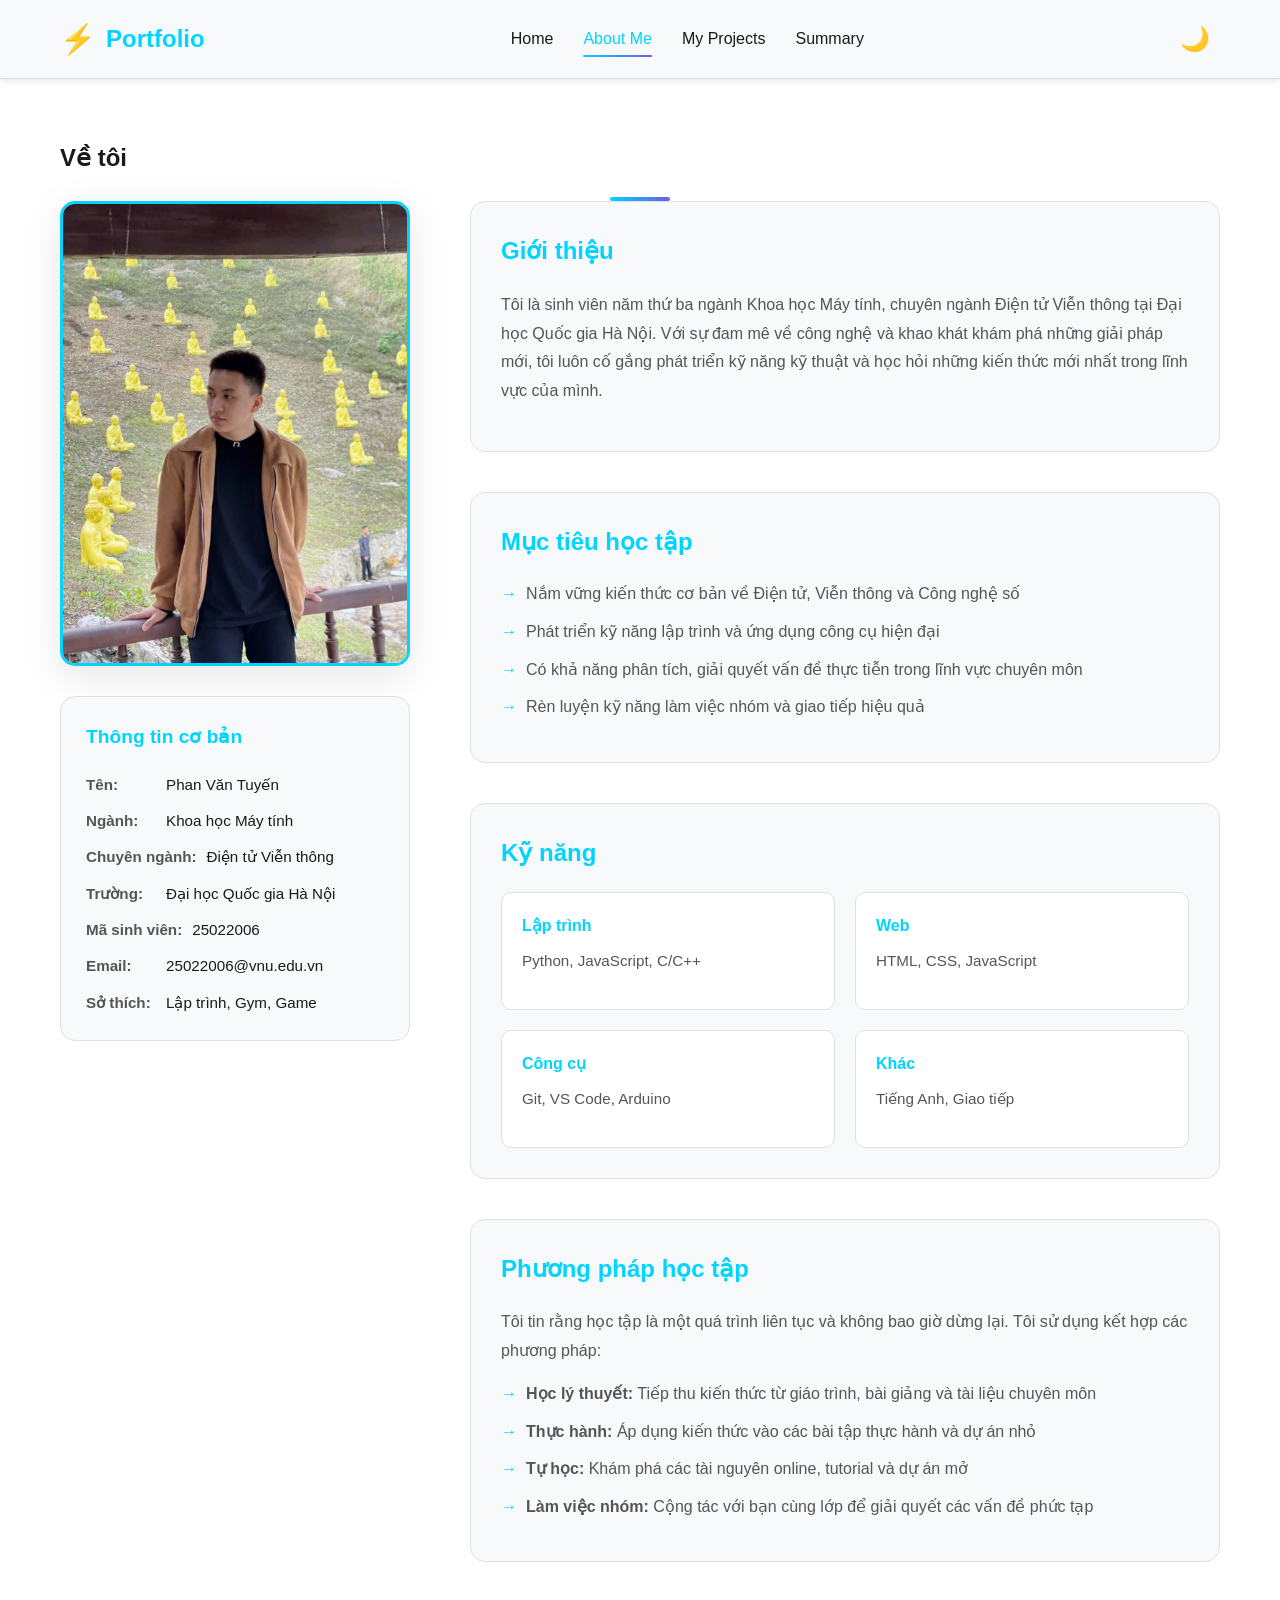
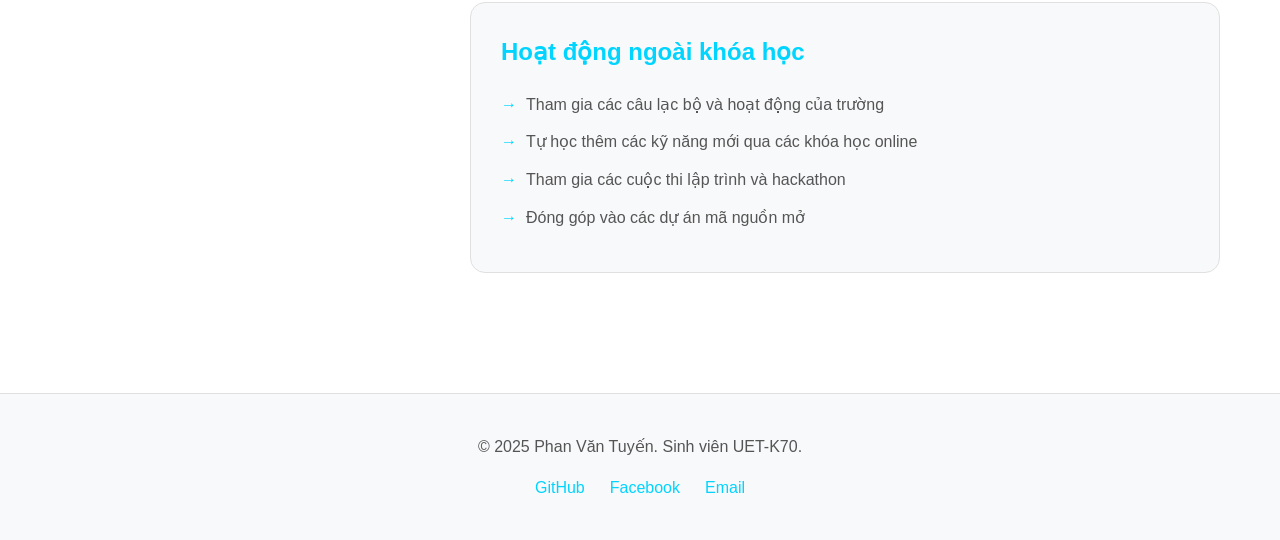
==== about.html @ 70675f0c "Add files via upload" ====
<!DOCTYPE html>
<html lang="vi">
<head>
    <meta charset="UTF-8">
    <meta name="viewport" content="width=device-width, initial-scale=1.0">
    <title>About Me - Phan Văn Tuyến</title>
    <link rel="stylesheet" href="styles.css">
</head>
<body>
    <!-- Navigation -->
    <nav class="navbar">
        <div class="nav-container">
            <div class="nav-logo">
                <span class="logo-icon">⚡</span>
                <a href="index.html">Portfolio</a>
            </div>
            <ul class="nav-menu">
                <li class="nav-item">
                    <a href="index.html" class="nav-link">Home</a>
                </li>
                <li class="nav-item">
                    <a href="about.html" class="nav-link active">About Me</a>
                </li>
                <li class="nav-item">
                    <a href="projects.html" class="nav-link">My Projects</a>
                </li>
                <li class="nav-item">
                    <a href="summary.html" class="nav-link">Summary</a>
                </li>
            </ul>
            <button class="theme-toggle" id="themeToggle" title="Toggle Dark Mode">
                <span class="theme-icon">🌙</span>
            </button>
        </div>
    </nav>

    <!-- About Section -->
    <section class="about-section">
        <div class="container">
            <div class="about-header">
                <h1>Về tôi</h1>
                <div class="divider"></div>
            </div>

            <div class="about-content">
                <!-- Avatar and Basic Info -->
                <div class="about-left">
                    <div class="avatar-container">
                        <img src="tải xuống.jpg" alt="Phan Văn Tuyến" class="avatar">
                    </div>
                    <div class="info-card">
                        <h3>Thông tin cơ bản</h3>
                        <ul class="info-list">
                            <li>
                                <span class="info-label">Tên:</span>
                                <span class="info-value">Phan Văn Tuyến</span>
                            </li>
                            <li>
                                <span class="info-label">Ngành:</span>
                                <span class="info-value">Khoa học Máy tính</span>
                            </li>
                            <li>
                                <span class="info-label">Chuyên ngành:</span>
                                <span class="info-value">Điện tử Viễn thông</span>
                            </li>
                            <li>
                                <span class="info-label">Trường:</span>
                                <span class="info-value">Đại học Quốc gia Hà Nội</span>
                            </li>
                            <li>
                                <span class="info-label">Mã sinh viên:</span>
                                <span class="info-value">25022006</span>
                            </li>
                            <li>
                                <span class="info-label">Email:</span>
                                <span class="info-value">25022006@vnu.edu.vn</span>
                            </li>
                            <li>
                                <span class="info-label">Sở thích:</span>
                                <span class="info-value">Lập trình, Gym, Game</span>
                            </li>
                        </ul>
                    </div>
                </div>

                <!-- Main Content -->
                <div class="about-right">
                    <!-- Introduction -->
                    <div class="about-block">
                        <h2>Giới thiệu</h2>
                        <p>
                            Tôi là sinh viên năm thứ ba ngành Khoa học Máy tính, chuyên ngành Điện tử Viễn thông tại Đại học Quốc gia Hà Nội. 
                            Với sự đam mê về công nghệ và khao khát khám phá những giải pháp mới, tôi luôn cố gắng phát triển kỹ năng kỹ thuật 
                            và học hỏi những kiến thức mới nhất trong lĩnh vực của mình.
                        </p>
                    </div>

                    <!-- Objectives -->
                    <div class="about-block">
                        <h2>Mục tiêu học tập</h2>
                        <ul class="objectives-list">
                            <li>Nắm vững kiến thức cơ bản về Điện tử, Viễn thông và Công nghệ số</li>
                            <li>Phát triển kỹ năng lập trình và ứng dụng công cụ hiện đại</li>
                            <li>Có khả năng phân tích, giải quyết vấn đề thực tiễn trong lĩnh vực chuyên môn</li>
                            <li>Rèn luyện kỹ năng làm việc nhóm và giao tiếp hiệu quả</li>
                        </ul>
                    </div>

                    <!-- Skills -->
                    <div class="about-block">
                        <h2>Kỹ năng</h2>
                        <div class="skills-grid">
                            <div class="skill-item">
                                <div class="skill-category">Lập trình</div>
                                <p>Python, JavaScript, C/C++</p>
                            </div>
                            <div class="skill-item">
                                <div class="skill-category">Web</div>
                                <p>HTML, CSS, JavaScript</p>
                            </div>
                            <div class="skill-item">
                                <div class="skill-category">Công cụ</div>
                                <p>Git, VS Code, Arduino</p>
                            </div>
                            <div class="skill-item">
                                <div class="skill-category">Khác</div>
                                <p>Tiếng Anh, Giao tiếp</p>
                            </div>
                        </div>
                    </div>

                    <!-- Learning Approach -->
                    <div class="about-block">
                        <h2>Phương pháp học tập</h2>
                        <p>
                            Tôi tin rằng học tập là một quá trình liên tục và không bao giờ dừng lại. Tôi sử dụng kết hợp các phương pháp:
                        </p>
                        <ul class="approach-list">
                            <li><strong>Học lý thuyết:</strong> Tiếp thu kiến thức từ giáo trình, bài giảng và tài liệu chuyên môn</li>
                            <li><strong>Thực hành:</strong> Áp dụng kiến thức vào các bài tập thực hành và dự án nhỏ</li>
                            <li><strong>Tự học:</strong> Khám phá các tài nguyên online, tutorial và dự án mở</li>
                            <li><strong>Làm việc nhóm:</strong> Cộng tác với bạn cùng lớp để giải quyết các vấn đề phức tạp</li>
                        </ul>
                    </div>

                    <!-- Additional Info -->
                    <div class="about-block">
                        <h2>Hoạt động ngoài khóa học</h2>
                        <ul class="activities-list">
                            <li>Tham gia các câu lạc bộ và hoạt động của trường</li>
                            <li>Tự học thêm các kỹ năng mới qua các khóa học online</li>
                            <li>Tham gia các cuộc thi lập trình và hackathon</li>
                            <li>Đóng góp vào các dự án mã nguồn mở</li>
                        </ul>
                    </div>
                </div>
            </div>
        </div>
    </section>

    <!-- Footer -->
    <footer class="footer">
        <div class="footer-content">
            <p>&copy; 2025 Phan Văn Tuyến. Sinh viên UET-K70.</p>
            <div class="footer-links">
                <a href="https://github.com" target="_blank">GitHub</a>
                <a href="https://facebook.com" target="_blank">Facebook</a>
                <a href="mailto:25022006@vnu.edu.vn">Email</a>
            </div>
        </div>
    </footer>

    <script src="script.js"></script>
</body>
</html>
---- styles.css ----
/* ============================================
   ROOT & COLOR VARIABLES
   ============================================ */

:root {
    --primary-color: #00d4ff;
    --primary-dark: #0099cc;
    --secondary-color: #6c5ce7;
    --secondary-dark: #5f3dc4;
    
    /* Light Mode */
    --bg-light: #ffffff;
    --bg-secondary-light: #f8f9fa;
    --text-light: #1a1a1a;
    --text-secondary-light: #555555;
    --border-light: #e0e0e0;
    --shadow-light: rgba(0, 0, 0, 0.1);
    
    /* Dark Mode */
    --bg-dark: #0d1117;
    --bg-secondary-dark: #161b22;
    --text-dark: #e6edf3;
    --text-secondary-dark: #8b949e;
    --border-dark: #30363d;
    --shadow-dark: rgba(0, 0, 0, 0.5);
}

/* Default: Light Mode */
body {
    --bg: var(--bg-light);
    --bg-secondary: var(--bg-secondary-light);
    --text: var(--text-light);
    --text-secondary: var(--text-secondary-light);
    --border: var(--border-light);
    --shadow: var(--shadow-light);
}

/* Dark Mode */
body.dark-mode {
    --bg: var(--bg-dark);
    --bg-secondary: var(--bg-secondary-dark);
    --text: var(--text-dark);
    --text-secondary: var(--text-secondary-dark);
    --border: var(--border-dark);
    --shadow: var(--shadow-dark);
}

/* ============================================
   GLOBAL STYLES
   ============================================ */

* {
    margin: 0;
    padding: 0;
    box-sizing: border-box;
}

html {
    scroll-behavior: smooth;
}

body {
    font-family: 'Segoe UI', 'Roboto', 'Oxygen', 'Ubuntu', 'Cantarell', sans-serif;
    background-color: var(--bg);
    color: var(--text);
    line-height: 1.6;
    transition: background-color 0.3s ease, color 0.3s ease;
}

.container {
    max-width: 1200px;
    margin: 0 auto;
    padding: 0 20px;
}

/* ============================================
   NAVIGATION
   ============================================ */

.navbar {
    background-color: var(--bg-secondary);
    border-bottom: 1px solid var(--border);
    padding: 1rem 0;
    position: sticky;
    top: 0;
    z-index: 100;
    box-shadow: 0 2px 8px var(--shadow);
    transition: all 0.3s ease;
}

.nav-container {
    max-width: 1200px;
    margin: 0 auto;
    padding: 0 20px;
    display: flex;
    justify-content: space-between;
    align-items: center;
}

.nav-logo {
    display: flex;
    align-items: center;
    gap: 10px;
    font-size: 1.5rem;
    font-weight: 700;
    text-decoration: none;
    color: var(--primary-color);
}

.logo-icon {
    font-size: 1.8rem;
}

.nav-logo a {
    color: var(--primary-color);
    text-decoration: none;
    transition: color 0.3s ease;
}

.nav-logo a:hover {
    color: var(--primary-dark);
}

.nav-menu {
    display: flex;
    list-style: none;
    gap: 30px;
    align-items: center;
}

.nav-link {
    color: var(--text);
    text-decoration: none;
    font-weight: 500;
    transition: color 0.3s ease;
    position: relative;
    padding: 5px 0;
}

.nav-link:hover,
.nav-link.active {
    color: var(--primary-color);
}

.nav-link.active::after {
    content: '';
    position: absolute;
    bottom: -5px;
    left: 0;
    right: 0;
    height: 2px;
    background: linear-gradient(90deg, var(--primary-color), var(--secondary-color));
    border-radius: 1px;
}

.theme-toggle {
    background: none;
    border: none;
    font-size: 1.5rem;
    cursor: pointer;
    padding: 5px 10px;
    border-radius: 50%;
    transition: background-color 0.3s ease, transform 0.3s ease;
}

.theme-toggle:hover {
    background-color: var(--border);
    transform: scale(1.1);
}

/* ============================================
   HERO SECTION
   ============================================ */

.hero {
    display: grid;
    grid-template-columns: 1fr 1fr;
    gap: 60px;
    align-items: center;
    padding: 80px 20px;
    min-height: 600px;
}

.hero-content {
    display: flex;
    flex-direction: column;
    gap: 20px;
}

.greeting {
    font-size: 1.1rem;
    color: var(--text-secondary);
    font-weight: 500;
}

.name-title {
    font-size: 4rem;
    font-weight: 800;
    background: linear-gradient(135deg, var(--primary-color), var(--secondary-color));
    -webkit-background-clip: text;
    -webkit-text-fill-color: transparent;
    background-clip: text;
    line-height: 1.1;
}

.subtitle {
    font-size: 1.3rem;
    color: var(--text-secondary);
    font-weight: 500;
}

.hero-description {
    font-size: 1.1rem;
    color: var(--text-secondary);
    line-height: 1.8;
    max-width: 500px;
}

.hero-buttons {
    display: flex;
    gap: 20px;
    margin-top: 20px;
}

.image-wrapper {
    position: relative;
}

.hero-img {
    width: 100%;
    max-width: 400px;
    height: auto;
    border-radius: 15px;
    box-shadow: 0 20px 60px var(--shadow);
    transition: transform 0.3s ease;
}

.hero-img:hover {
    transform: translateY(-10px);
}

/* ============================================
   BUTTONS
   ============================================ */

.btn {
    padding: 12px 30px;
    border-radius: 8px;
    text-decoration: none;
    font-weight: 600;
    font-size: 1rem;
    border: none;
    cursor: pointer;
    transition: all 0.3s ease;
    display: inline-block;
    text-align: center;
}

.btn-primary {
    background: linear-gradient(135deg, var(--primary-color), var(--secondary-color));
    color: white;
    box-shadow: 0 4px 15px rgba(0, 212, 255, 0.3);
}

.btn-primary:hover {
    transform: translateY(-2px);
    box-shadow: 0 8px 25px rgba(0, 212, 255, 0.4);
}

.btn-secondary {
    background: transparent;
    color: var(--primary-color);
    border: 2px solid var(--primary-color);
}

.btn-secondary:hover {
    background: var(--primary-color);
    color: var(--text);
    transform: translateY(-2px);
}

.btn-large {
    padding: 15px 40px;
    font-size: 1.1rem;
}

.btn-outline {
    background: transparent;
    border: 2px solid var(--primary-color);
    color: var(--primary-color);
}

.btn-outline:hover {
    background: var(--primary-color);
    color: white;
}

/* ============================================
   HIGHLIGHTS SECTION
   ============================================ */

.highlights {
    padding: 80px 20px;
    background: linear-gradient(135deg, var(--bg-secondary) 0%, transparent 100%);
}

.highlights h2 {
    font-size: 2.5rem;
    margin-bottom: 50px;
    text-align: center;
}

.highlights-grid {
    display: grid;
    grid-template-columns: repeat(auto-fit, minmax(300px, 1fr));
    gap: 40px;
}

.highlight-card {
    padding: 40px;
    border-radius: 15px;
    background: var(--bg);
    border: 1px solid var(--border);
    text-align: center;
    transition: all 0.3s ease;
    box-shadow: 0 5px 15px var(--shadow);
}

.highlight-card:hover {
    transform: translateY(-10px);
    border-color: var(--primary-color);
    box-shadow: 0 15px 40px var(--shadow);
}

.highlight-icon {
    font-size: 3rem;
    margin-bottom: 20px;
}

.highlight-card h3 {
    font-size: 1.3rem;
    margin-bottom: 15px;
    color: var(--primary-color);
}

.highlight-card p {
    color: var(--text-secondary);
    line-height: 1.6;
}

/* ============================================
   CTA SECTION
   ============================================ */

.cta-section {
    padding: 80px 20px;
    background: linear-gradient(135deg, var(--secondary-color), var(--primary-color));
    color: white;
    text-align: center;
}

.cta-section h2 {
    font-size: 2.5rem;
    margin-bottom: 20px;
}

.cta-section p {
    font-size: 1.2rem;
    margin-bottom: 40px;
    opacity: 0.95;
}

.cta-buttons {
    display: flex;
    gap: 20px;
    justify-content: center;
    flex-wrap: wrap;
}

.cta-section .btn-large {
    background: rgba(255, 255, 255, 0.2);
    color: white;
    border: 2px solid white;
}

.cta-section .btn-large:hover {
    background: white;
    color: var(--secondary-color);
}

/* ============================================
   ABOUT SECTION
   ============================================ */

.about-section {
    padding: 60px 20px;
}

.section-header {
    text-align: center;
    margin-bottom: 60px;
}

.section-header h1 {
    font-size: 3rem;
    margin-bottom: 30px;
}

.divider {
    width: 60px;
    height: 4px;
    background: linear-gradient(90deg, var(--primary-color), var(--secondary-color));
    margin: 20px auto 0;
    border-radius: 2px;
}

.about-content {
    display: grid;
    grid-template-columns: 350px 1fr;
    gap: 60px;
}

.about-left {
    display: flex;
    flex-direction: column;
    gap: 30px;
    position: sticky;
    top: 120px;
    height: fit-content;
}

.avatar-container {
    border-radius: 15px;
    overflow: hidden;
    box-shadow: 0 10px 40px var(--shadow);
    border: 3px solid var(--primary-color);
}

.avatar {
    width: 100%;
    height: auto;
    display: block;
}

.info-card {
    background: var(--bg-secondary);
    padding: 25px;
    border-radius: 15px;
    border: 1px solid var(--border);
}

.info-card h3 {
    color: var(--primary-color);
    margin-bottom: 20px;
    font-size: 1.2rem;
}

.info-list {
    list-style: none;
    display: flex;
    flex-direction: column;
    gap: 12px;
}

.info-list li {
    display: flex;
    gap: 10px;
    font-size: 0.95rem;
}

.info-label {
    font-weight: 600;
    color: var(--text-secondary);
    min-width: 70px;
}

.info-value {
    color: var(--text);
}

.about-right {
    display: flex;
    flex-direction: column;
    gap: 40px;
}

.about-block {
    padding: 30px;
    background: var(--bg-secondary);
    border-radius: 15px;
    border: 1px solid var(--border);
}

.about-block h2 {
    font-size: 1.5rem;
    margin-bottom: 20px;
    color: var(--primary-color);
}

.about-block p {
    color: var(--text-secondary);
    line-height: 1.8;
    margin-bottom: 15px;
}

.about-block ul {
    list-style: none;
    padding-left: 0;
}

.about-block li {
    margin-bottom: 12px;
    padding-left: 25px;
    position: relative;
    color: var(--text-secondary);
}

.about-block li::before {
    content: '→';
    position: absolute;
    left: 0;
    color: var(--primary-color);
    font-weight: bold;
}

.objectives-list,
.approach-list,
.activities-list {
    list-style: none;
}

.skills-grid {
    display: grid;
    grid-template-columns: repeat(2, 1fr);
    gap: 20px;
}

.skill-item {
    padding: 20px;
    background: var(--bg);
    border: 1px solid var(--border);
    border-radius: 10px;
    transition: all 0.3s ease;
}

.skill-item:hover {
    border-color: var(--primary-color);
    box-shadow: 0 5px 15px var(--shadow);
}

.skill-category {
    font-weight: 600;
    color: var(--primary-color);
    margin-bottom: 8px;
}

.skill-item p {
    font-size: 0.95rem;
    color: var(--text-secondary);
}

/* ============================================
   PROJECTS SECTION
   ============================================ */

.projects-section {
    padding: 60px 20px;
}

.projects-grid {
    display: grid;
    grid-template-columns: repeat(auto-fill, minmax(350px, 1fr));
    gap: 30px;
    margin: 60px 0;
}

.project-card {
    background: var(--bg-secondary);
    border: 1px solid var(--border);
    border-radius: 15px;
    overflow: hidden;
    transition: all 0.3s ease;
    display: flex;
    flex-direction: column;
}

.project-card:hover {
    transform: translateY(-10px);
    border-color: var(--primary-color);
    box-shadow: 0 15px 40px var(--shadow);
}

.project-header {
    padding: 30px;
    background: linear-gradient(135deg, var(--primary-color), var(--secondary-color));
    color: white;
    position: relative;
}

.project-number {
    font-size: 3rem;
    font-weight: 800;
    opacity: 0.2;
    position: absolute;
    right: 20px;
    top: 20px;
}

.project-header h3 {
    font-size: 1.3rem;
    margin: 0;
    position: relative;
    z-index: 1;
}

.project-body {
    padding: 25px;
    flex-grow: 1;
    display: flex;
    flex-direction: column;
    gap: 15px;
}

.project-body p {
    color: var(--text-secondary);
}

.project-details ul {
    list-style: none;
    padding-left: 0;
    margin-top: 10px;
}

.project-details li {
    padding-left: 20px;
    position: relative;
    color: var(--text-secondary);
    margin-bottom: 8px;
}

.project-details li::before {
    content: '•';
    position: absolute;
    left: 0;
    color: var(--primary-color);
}

.project-tags {
    padding: 0 25px 25px;
    display: flex;
    gap: 10px;
    flex-wrap: wrap;
}

.tag {
    background: var(--primary-color);
    color: var(--bg);
    padding: 5px 12px;
    border-radius: 20px;
    font-size: 0.85rem;
    font-weight: 500;
}

.projects-summary {
    margin-top: 60px;
    padding: 40px;
    background: linear-gradient(135deg, var(--primary-color), var(--secondary-color));
    border-radius: 15px;
    color: white;
}

.projects-summary h2 {
    margin-bottom: 20px;
}

/* ============================================
   SUMMARY SECTION
   ============================================ */

.summary-section {
    padding: 60px 20px;
}

.summary-content {
    display: flex;
    flex-direction: column;
    gap: 50px;
}

.overview-box {
    background: linear-gradient(135deg, var(--bg-secondary), var(--bg));
    padding: 40px;
    border-radius: 15px;
    border: 1px solid var(--border);
    border-left: 4px solid var(--primary-color);
}

.overview-box h2 {
    color: var(--primary-color);
    margin-bottom: 20px;
    font-size: 1.8rem;
}

.overview-box p {
    color: var(--text-secondary);
    line-height: 1.8;
}

.key-points h2 {
    font-size: 1.8rem;
    margin-bottom: 30px;
    color: var(--primary-color);
}

.points-grid {
    display: grid;
    grid-template-columns: repeat(auto-fit, minmax(250px, 1fr));
    gap: 25px;
}

.point-card {
    background: var(--bg-secondary);
    padding: 30px;
    border-radius: 15px;
    border: 1px solid var(--border);
    text-align: center;
    transition: all 0.3s ease;
}

.point-card:hover {
    border-color: var(--primary-color);
    transform: translateY(-5px);
}

.point-number {
    display: inline-block;
    width: 50px;
    height: 50px;
    background: linear-gradient(135deg, var(--primary-color), var(--secondary-color));
    color: white;
    border-radius: 50%;
    line-height: 50px;
    font-weight: bold;
    margin-bottom: 15px;
    font-size: 1.5rem;
}

.point-card h4 {
    color: var(--text);
    margin-bottom: 10px;
}

.point-card p {
    color: var(--text-secondary);
    font-size: 0.95rem;
}

.learning-outcomes h2 {
    font-size: 1.8rem;
    margin-bottom: 30px;
    color: var(--primary-color);
}

.outcomes-list {
    display: grid;
    grid-template-columns: repeat(auto-fit, minmax(300px, 1fr));
    gap: 30px;
}

.outcome-item {
    background: var(--bg-secondary);
    padding: 30px;
    border-radius: 15px;
    border: 1px solid var(--border);
}

.outcome-item h4 {
    color: var(--primary-color);
    margin-bottom: 15px;
    font-size: 1.2rem;
}

.outcome-item ul {
    list-style: none;
}

.outcome-item li {
    margin-bottom: 10px;
    padding-left: 20px;
    position: relative;
    color: var(--text-secondary);
}

.outcome-item li::before {
    content: '✓';
    position: absolute;
    left: 0;
    color: var(--primary-color);
    font-weight: bold;
}

.projects-overview h2 {
    font-size: 1.8rem;
    margin-bottom: 20px;
    color: var(--primary-color);
}

.overview-text {
    color: var(--text-secondary);
    margin-bottom: 30px;
}

.projects-overview-grid {
    display: grid;
    grid-template-columns: repeat(auto-fit, minmax(200px, 1fr));
    gap: 20px;
}

.project-overview-item {
    background: var(--bg-secondary);
    padding: 25px;
    border-radius: 12px;
    border: 1px solid var(--border);
    text-align: center;
    transition: all 0.3s ease;
}

.project-overview-item:hover {
    border-color: var(--primary-color);
    transform: translateY(-5px);
}

.project-badge {
    display: inline-block;
    width: 45px;
    height: 45px;
    background: linear-gradient(135deg, var(--primary-color), var(--secondary-color));
    color: white;
    border-radius: 50%;
    line-height: 45px;
    font-weight: bold;
    margin-bottom: 10px;
}

.project-overview-item h4 {
    color: var(--text);
    margin-bottom: 8px;
}

.project-overview-item p {
    color: var(--text-secondary);
    font-size: 0.9rem;
}

.future-direction h2 {
    font-size: 1.8rem;
    margin-bottom: 20px;
    color: var(--primary-color);
}

.future-direction p {
    color: var(--text-secondary);
    margin-bottom: 30px;
}

.future-items {
    display: grid;
    grid-template-columns: repeat(auto-fit, minmax(250px, 1fr));
    gap: 25px;
}

.future-item {
    background: linear-gradient(135deg, var(--bg-secondary), var(--bg));
    padding: 25px;
    border-radius: 12px;
    border: 1px solid var(--border);
}

.future-item h4 {
    color: var(--primary-color);
    margin-bottom: 10px;
    font-size: 1.1rem;
}

.future-item p {
    color: var(--text-secondary);
    font-size: 0.95rem;
}

.achievement-box {
    background: linear-gradient(135deg, var(--primary-color), var(--secondary-color));
    color: white;
    padding: 50px;
    border-radius: 15px;
    text-align: center;
}

.achievement-box h2 {
    margin-bottom: 40px;
    font-size: 2rem;
}

.achievement-stats {
    display: grid;
    grid-template-columns: repeat(auto-fit, minmax(200px, 1fr));
    gap: 30px;
}

.stat {
    padding: 20px;
}

.stat-number {
    font-size: 2.5rem;
    font-weight: bold;
    margin-bottom: 10px;
}

.stat-label {
    font-size: 1rem;
    opacity: 0.95;
}

.conclusion {
    background: var(--bg-secondary);
    padding: 40px;
    border-radius: 15px;
    border: 1px solid var(--border);
    border-left: 4px solid var(--primary-color);
}

.conclusion h2 {
    color: var(--primary-color);
    margin-bottom: 20px;
    font-size: 1.5rem;
}

.conclusion p {
    color: var(--text-secondary);
    line-height: 1.8;
    margin-bottom: 15px;
}

.contact-box {
    background: linear-gradient(135deg, var(--bg-secondary), var(--bg));
    padding: 40px;
    border-radius: 15px;
    border: 1px solid var(--border);
    text-align: center;
}

.contact-box h3 {
    color: var(--primary-color);
    margin-bottom: 15px;
    font-size: 1.3rem;
}

.contact-box p {
    color: var(--text-secondary);
    margin-bottom: 15px;
}

.email-link {
    display: inline-block;
    color: var(--primary-color);
    text-decoration: none;
    font-weight: 600;
    padding: 10px 20px;
    border: 2px solid var(--primary-color);
    border-radius: 8px;
    transition: all 0.3s ease;
}

.email-link:hover {
    background: var(--primary-color);
    color: white;
}

/* ============================================
   FOOTER
   ============================================ */

.footer {
    background: var(--bg-secondary);
    border-top: 1px solid var(--border);
    padding: 40px 20px;
    margin-top: 60px;
}

.footer-content {
    max-width: 1200px;
    margin: 0 auto;
    text-align: center;
}

.footer-content p {
    color: var(--text-secondary);
    margin-bottom: 15px;
}

.footer-links {
    display: flex;
    gap: 25px;
    justify-content: center;
}

.footer-links a {
    color: var(--primary-color);
    text-decoration: none;
    font-weight: 500;
    transition: color 0.3s ease;
}

.footer-links a:hover {
    color: var(--secondary-color);
}

/* ============================================
   RESPONSIVE DESIGN
   ============================================ */

@media (max-width: 768px) {
    .hero {
        grid-template-columns: 1fr;
        padding: 40px 20px;
        min-height: auto;
        gap: 40px;
    }

    .name-title {
        font-size: 2.5rem;
    }

    .about-content {
        grid-template-columns: 1fr;
        gap: 40px;
    }

    .about-left {
        position: static;
        top: auto;
    }

    .projects-grid {
        grid-template-columns: 1fr;
    }

    .skills-grid {
        grid-template-columns: 1fr;
    }

    .nav-menu {
        gap: 15px;
        font-size: 0.9rem;
    }

    .section-header h1 {
        font-size: 2rem;
    }

    .cta-buttons {
        flex-direction: column;
    }

    .cta-buttons .btn-large {
        width: 100%;
    }

    .points-grid {
        grid-template-columns: 1fr;
    }

    .outcomes-list {
        grid-template-columns: 1fr;
    }

    .projects-overview-grid {
        grid-template-columns: repeat(2, 1fr);
    }

    .future-items {
        grid-template-columns: 1fr;
    }

    .achievement-stats {
        grid-template-columns: 1fr;
    }
}

@media (max-width: 480px) {
    .name-title {
        font-size: 1.8rem;
    }

    .subtitle {
        font-size: 1rem;
    }

    .nav-menu {
        flex-direction: column;
        gap: 10px;
    }

    .hero-buttons {
        flex-direction: column;
    }

    .hero-buttons .btn {
        width: 100%;
    }

    .projects-overview-grid {
        grid-template-columns: 1fr;
    }

    .footer-links {
        flex-direction: column;
        gap: 10px;
    }
}
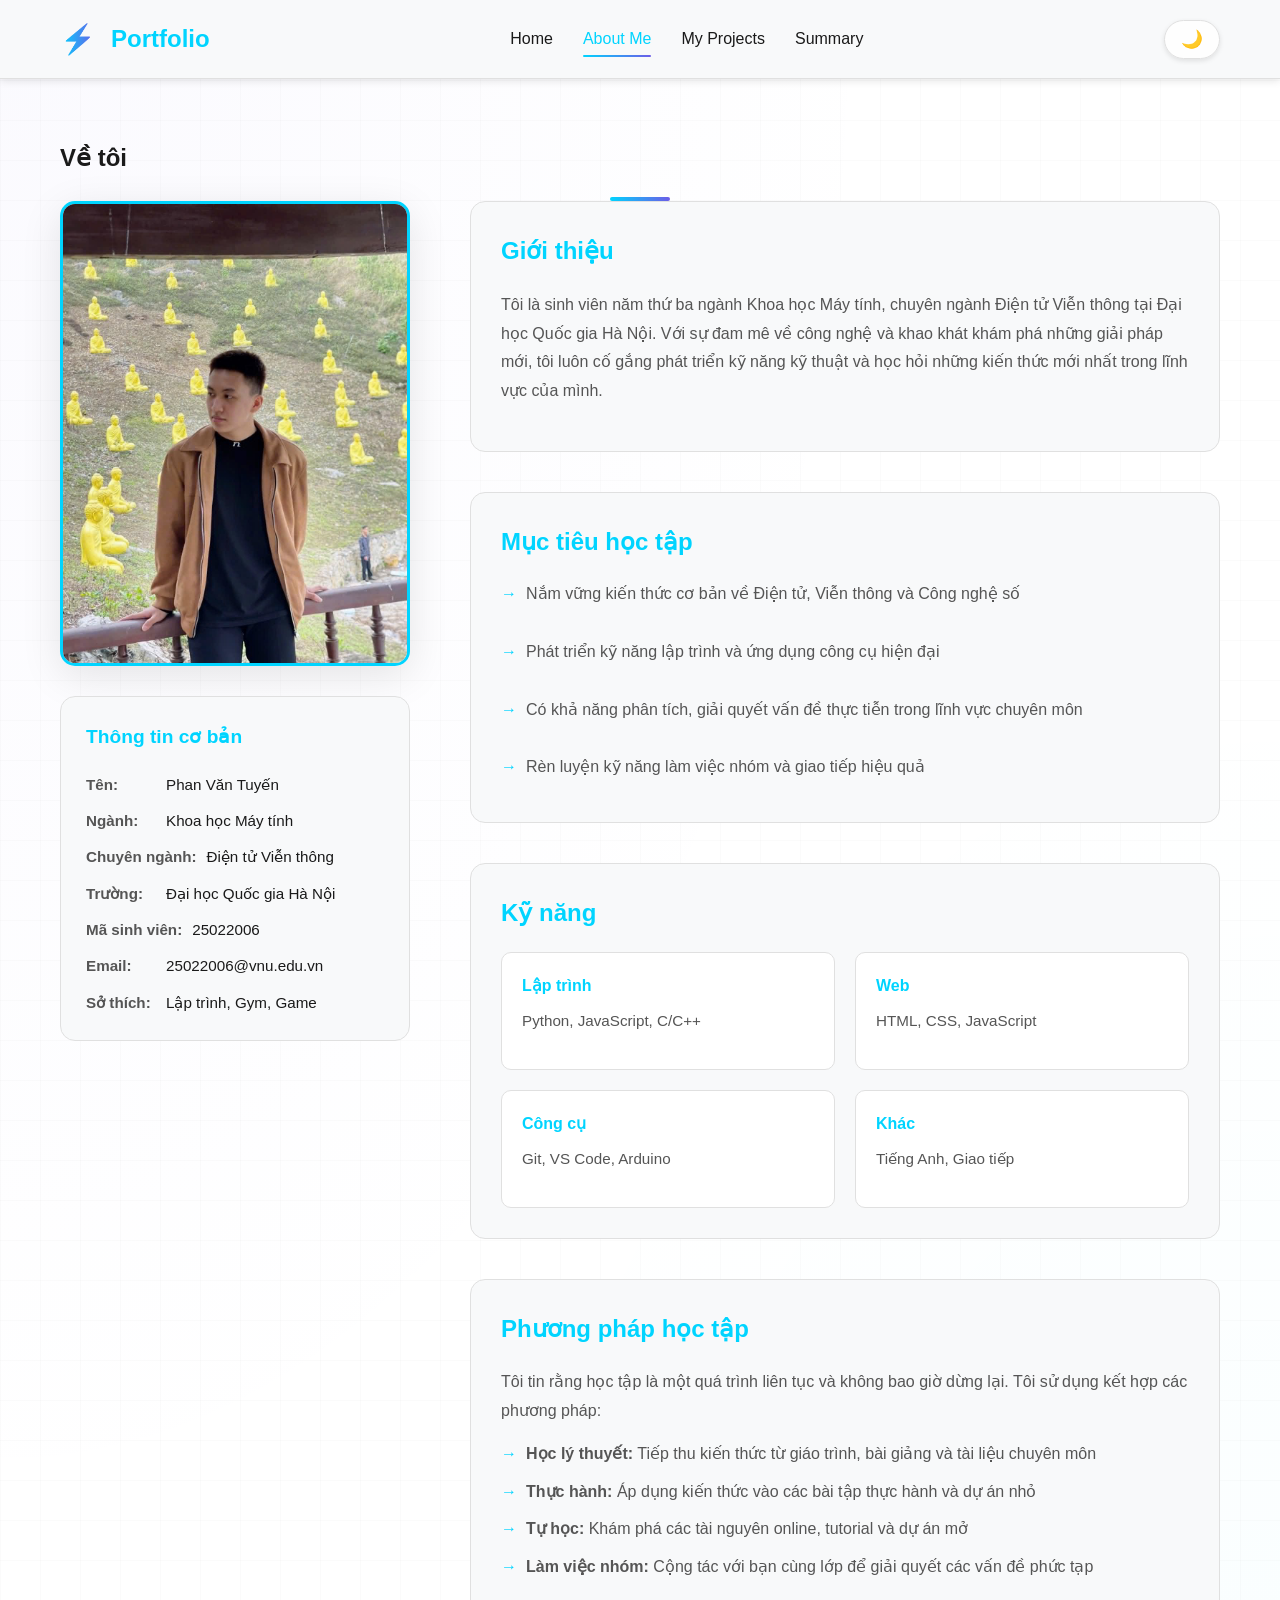
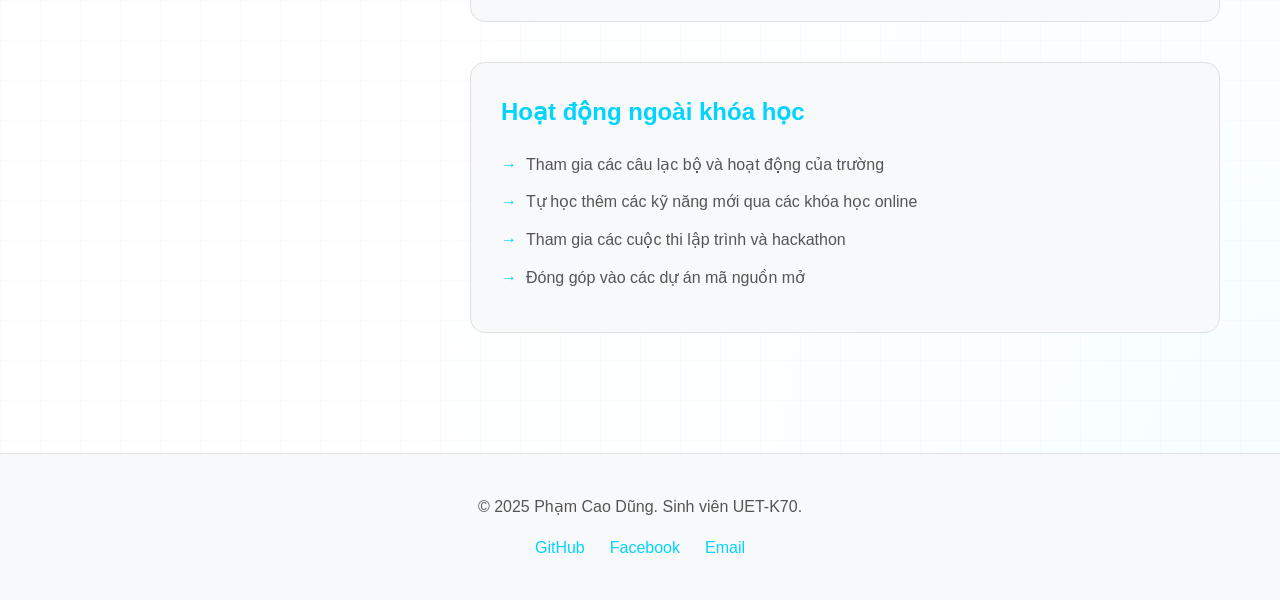
==== commit 2c413448: "vào kèo" ====
--- a/about.html
+++ b/about.html
@@ -1,175 +1,175 @@
-<!DOCTYPE html>
-<html lang="vi">
-<head>
-    <meta charset="UTF-8">
-    <meta name="viewport" content="width=device-width, initial-scale=1.0">
-    <title>About Me - Phan Văn Tuyến</title>
-    <link rel="stylesheet" href="styles.css">
-</head>
-<body>
-    <!-- Navigation -->
-    <nav class="navbar">
-        <div class="nav-container">
-            <div class="nav-logo">
-                <span class="logo-icon">⚡</span>
-                <a href="index.html">Portfolio</a>
-            </div>
-            <ul class="nav-menu">
-                <li class="nav-item">
-                    <a href="index.html" class="nav-link">Home</a>
-                </li>
-                <li class="nav-item">
-                    <a href="about.html" class="nav-link active">About Me</a>
-                </li>
-                <li class="nav-item">
-                    <a href="projects.html" class="nav-link">My Projects</a>
-                </li>
-                <li class="nav-item">
-                    <a href="summary.html" class="nav-link">Summary</a>
-                </li>
-            </ul>
-            <button class="theme-toggle" id="themeToggle" title="Toggle Dark Mode">
-                <span class="theme-icon">🌙</span>
-            </button>
-        </div>
-    </nav>
-
-    <!-- About Section -->
-    <section class="about-section">
-        <div class="container">
-            <div class="about-header">
-                <h1>Về tôi</h1>
-                <div class="divider"></div>
-            </div>
-
-            <div class="about-content">
-                <!-- Avatar and Basic Info -->
-                <div class="about-left">
-                    <div class="avatar-container">
-                        <img src="tải xuống.jpg" alt="Phan Văn Tuyến" class="avatar">
-                    </div>
-                    <div class="info-card">
-                        <h3>Thông tin cơ bản</h3>
-                        <ul class="info-list">
-                            <li>
-                                <span class="info-label">Tên:</span>
-                                <span class="info-value">Phan Văn Tuyến</span>
-                            </li>
-                            <li>
-                                <span class="info-label">Ngành:</span>
-                                <span class="info-value">Khoa học Máy tính</span>
-                            </li>
-                            <li>
-                                <span class="info-label">Chuyên ngành:</span>
-                                <span class="info-value">Điện tử Viễn thông</span>
-                            </li>
-                            <li>
-                                <span class="info-label">Trường:</span>
-                                <span class="info-value">Đại học Quốc gia Hà Nội</span>
-                            </li>
-                            <li>
-                                <span class="info-label">Mã sinh viên:</span>
-                                <span class="info-value">25022006</span>
-                            </li>
-                            <li>
-                                <span class="info-label">Email:</span>
-                                <span class="info-value">25022006@vnu.edu.vn</span>
-                            </li>
-                            <li>
-                                <span class="info-label">Sở thích:</span>
-                                <span class="info-value">Lập trình, Gym, Game</span>
-                            </li>
-                        </ul>
-                    </div>
-                </div>
-
-                <!-- Main Content -->
-                <div class="about-right">
-                    <!-- Introduction -->
-                    <div class="about-block">
-                        <h2>Giới thiệu</h2>
-                        <p>
-                            Tôi là sinh viên năm thứ ba ngành Khoa học Máy tính, chuyên ngành Điện tử Viễn thông tại Đại học Quốc gia Hà Nội. 
-                            Với sự đam mê về công nghệ và khao khát khám phá những giải pháp mới, tôi luôn cố gắng phát triển kỹ năng kỹ thuật 
-                            và học hỏi những kiến thức mới nhất trong lĩnh vực của mình.
-                        </p>
-                    </div>
-
-                    <!-- Objectives -->
-                    <div class="about-block">
-                        <h2>Mục tiêu học tập</h2>
-                        <ul class="objectives-list">
-                            <li>Nắm vững kiến thức cơ bản về Điện tử, Viễn thông và Công nghệ số</li>
-                            <li>Phát triển kỹ năng lập trình và ứng dụng công cụ hiện đại</li>
-                            <li>Có khả năng phân tích, giải quyết vấn đề thực tiễn trong lĩnh vực chuyên môn</li>
-                            <li>Rèn luyện kỹ năng làm việc nhóm và giao tiếp hiệu quả</li>
-                        </ul>
-                    </div>
-
-                    <!-- Skills -->
-                    <div class="about-block">
-                        <h2>Kỹ năng</h2>
-                        <div class="skills-grid">
-                            <div class="skill-item">
-                                <div class="skill-category">Lập trình</div>
-                                <p>Python, JavaScript, C/C++</p>
-                            </div>
-                            <div class="skill-item">
-                                <div class="skill-category">Web</div>
-                                <p>HTML, CSS, JavaScript</p>
-                            </div>
-                            <div class="skill-item">
-                                <div class="skill-category">Công cụ</div>
-                                <p>Git, VS Code, Arduino</p>
-                            </div>
-                            <div class="skill-item">
-                                <div class="skill-category">Khác</div>
-                                <p>Tiếng Anh, Giao tiếp</p>
-                            </div>
-                        </div>
-                    </div>
-
-                    <!-- Learning Approach -->
-                    <div class="about-block">
-                        <h2>Phương pháp học tập</h2>
-                        <p>
-                            Tôi tin rằng học tập là một quá trình liên tục và không bao giờ dừng lại. Tôi sử dụng kết hợp các phương pháp:
-                        </p>
-                        <ul class="approach-list">
-                            <li><strong>Học lý thuyết:</strong> Tiếp thu kiến thức từ giáo trình, bài giảng và tài liệu chuyên môn</li>
-                            <li><strong>Thực hành:</strong> Áp dụng kiến thức vào các bài tập thực hành và dự án nhỏ</li>
-                            <li><strong>Tự học:</strong> Khám phá các tài nguyên online, tutorial và dự án mở</li>
-                            <li><strong>Làm việc nhóm:</strong> Cộng tác với bạn cùng lớp để giải quyết các vấn đề phức tạp</li>
-                        </ul>
-                    </div>
-
-                    <!-- Additional Info -->
-                    <div class="about-block">
-                        <h2>Hoạt động ngoài khóa học</h2>
-                        <ul class="activities-list">
-                            <li>Tham gia các câu lạc bộ và hoạt động của trường</li>
-                            <li>Tự học thêm các kỹ năng mới qua các khóa học online</li>
-                            <li>Tham gia các cuộc thi lập trình và hackathon</li>
-                            <li>Đóng góp vào các dự án mã nguồn mở</li>
-                        </ul>
-                    </div>
-                </div>
-            </div>
-        </div>
-    </section>
-
-    <!-- Footer -->
-    <footer class="footer">
-        <div class="footer-content">
-            <p>&copy; 2025 Phan Văn Tuyến. Sinh viên UET-K70.</p>
-            <div class="footer-links">
-                <a href="https://github.com" target="_blank">GitHub</a>
-                <a href="https://facebook.com" target="_blank">Facebook</a>
-                <a href="mailto:25022006@vnu.edu.vn">Email</a>
-            </div>
-        </div>
-    </footer>
-
-    <script src="script.js"></script>
-</body>
-</html>
+<!DOCTYPE html>
+<html lang="vi">
+<head>
+    <meta charset="UTF-8">
+    <meta name="viewport" content="width=device-width, initial-scale=1.0">
+    <title>About Me - Phan Văn Tuyến</title>
+    <link rel="stylesheet" href="styles.css">
+</head>
+<body>
+    <!-- Navigation -->
+    <nav class="navbar">
+        <div class="nav-container">
+            <div class="nav-logo">
+                <span class="logo-icon">⚡</span>
+                <a href="index.html">Portfolio</a>
+            </div>
+            <ul class="nav-menu">
+                <li class="nav-item">
+                    <a href="index.html" class="nav-link">Home</a>
+                </li>
+                <li class="nav-item">
+                    <a href="about.html" class="nav-link active">About Me</a>
+                </li>
+                <li class="nav-item">
+                    <a href="projects.html" class="nav-link">My Projects</a>
+                </li>
+                <li class="nav-item">
+                    <a href="summary.html" class="nav-link">Summary</a>
+                </li>
+            </ul>
+            <button class="theme-toggle" id="themeToggle" title="Toggle Dark Mode">
+                <span class="theme-icon">🌙</span>
+            </button>
+        </div>
+    </nav>
+
+    <!-- About Section -->
+    <section class="about-section">
+        <div class="container">
+            <div class="about-header">
+                <h1>Về tôi</h1>
+                <div class="divider"></div>
+            </div>
+
+            <div class="about-content">
+                <!-- Avatar and Basic Info -->
+                <div class="about-left">
+                    <div class="avatar-container">
+                        <img src="tải xuống.jpg" alt="Phan Văn Tuyến" class="avatar">
+                    </div>
+                    <div class="info-card">
+                        <h3>Thông tin cơ bản</h3>
+                        <ul class="info-list">
+                            <li>
+                                <span class="info-label">Tên:</span>
+                                <span class="info-value">Phan Văn Tuyến</span>
+                            </li>
+                            <li>
+                                <span class="info-label">Ngành:</span>
+                                <span class="info-value">Khoa học Máy tính</span>
+                            </li>
+                            <li>
+                                <span class="info-label">Chuyên ngành:</span>
+                                <span class="info-value">Điện tử Viễn thông</span>
+                            </li>
+                            <li>
+                                <span class="info-label">Trường:</span>
+                                <span class="info-value">Đại học Quốc gia Hà Nội</span>
+                            </li>
+                            <li>
+                                <span class="info-label">Mã sinh viên:</span>
+                                <span class="info-value">25022006</span>
+                            </li>
+                            <li>
+                                <span class="info-label">Email:</span>
+                                <span class="info-value">25022006@vnu.edu.vn</span>
+                            </li>
+                            <li>
+                                <span class="info-label">Sở thích:</span>
+                                <span class="info-value">Lập trình, Gym, Game</span>
+                            </li>
+                        </ul>
+                    </div>
+                </div>
+
+                <!-- Main Content -->
+                <div class="about-right">
+                    <!-- Introduction -->
+                    <div class="about-block">
+                        <h2>Giới thiệu</h2>
+                        <p>
+                            Tôi là sinh viên năm thứ ba ngành Khoa học Máy tính, chuyên ngành Điện tử Viễn thông tại Đại học Quốc gia Hà Nội. 
+                            Với sự đam mê về công nghệ và khao khát khám phá những giải pháp mới, tôi luôn cố gắng phát triển kỹ năng kỹ thuật 
+                            và học hỏi những kiến thức mới nhất trong lĩnh vực của mình.
+                        </p>
+                    </div>
+
+                    <!-- Objectives -->
+                    <div class="about-block">
+                        <h2>Mục tiêu học tập</h2>
+                        <ul class="objectives-list">
+                            <li>Nắm vững kiến thức cơ bản về Điện tử, Viễn thông và Công nghệ số</li>
+                            <li>Phát triển kỹ năng lập trình và ứng dụng công cụ hiện đại</li>
+                            <li>Có khả năng phân tích, giải quyết vấn đề thực tiễn trong lĩnh vực chuyên môn</li>
+                            <li>Rèn luyện kỹ năng làm việc nhóm và giao tiếp hiệu quả</li>
+                        </ul>
+                    </div>
+
+                    <!-- Skills -->
+                    <div class="about-block">
+                        <h2>Kỹ năng</h2>
+                        <div class="skills-grid">
+                            <div class="skill-item">
+                                <div class="skill-category">Lập trình</div>
+                                <p>Python, JavaScript, C/C++</p>
+                            </div>
+                            <div class="skill-item">
+                                <div class="skill-category">Web</div>
+                                <p>HTML, CSS, JavaScript</p>
+                            </div>
+                            <div class="skill-item">
+                                <div class="skill-category">Công cụ</div>
+                                <p>Git, VS Code, Arduino</p>
+                            </div>
+                            <div class="skill-item">
+                                <div class="skill-category">Khác</div>
+                                <p>Tiếng Anh, Giao tiếp</p>
+                            </div>
+                        </div>
+                    </div>
+
+                    <!-- Learning Approach -->
+                    <div class="about-block">
+                        <h2>Phương pháp học tập</h2>
+                        <p>
+                            Tôi tin rằng học tập là một quá trình liên tục và không bao giờ dừng lại. Tôi sử dụng kết hợp các phương pháp:
+                        </p>
+                        <ul class="approach-list">
+                            <li><strong>Học lý thuyết:</strong> Tiếp thu kiến thức từ giáo trình, bài giảng và tài liệu chuyên môn</li>
+                            <li><strong>Thực hành:</strong> Áp dụng kiến thức vào các bài tập thực hành và dự án nhỏ</li>
+                            <li><strong>Tự học:</strong> Khám phá các tài nguyên online, tutorial và dự án mở</li>
+                            <li><strong>Làm việc nhóm:</strong> Cộng tác với bạn cùng lớp để giải quyết các vấn đề phức tạp</li>
+                        </ul>
+                    </div>
+
+                    <!-- Additional Info -->
+                    <div class="about-block">
+                        <h2>Hoạt động ngoài khóa học</h2>
+                        <ul class="activities-list">
+                            <li>Tham gia các câu lạc bộ và hoạt động của trường</li>
+                            <li>Tự học thêm các kỹ năng mới qua các khóa học online</li>
+                            <li>Tham gia các cuộc thi lập trình và hackathon</li>
+                            <li>Đóng góp vào các dự án mã nguồn mở</li>
+                        </ul>
+                    </div>
+                </div>
+            </div>
+        </div>
+    </section>
+
+    <!-- Footer -->
+    <footer class="footer">
+        <div class="footer-content">
+            <p>&copy; 2025 Phạm Cao Dũng. Sinh viên UET-K70.</p>
+            <div class="footer-links">
+                <a href="https://github.com" target="_blank">GitHub</a>
+                <a href="https://facebook.com" target="_blank">Facebook</a>
+                <a href="mailto:25022006@vnu.edu.vn">Email</a>
+            </div>
+        </div>
+    </footer>
+
+    <script src="script.js"></script>
+</body>
+</html>
--- a/styles.css
+++ b/styles.css
@@ -64,7 +64,25 @@
     background-color: var(--bg);
     color: var(--text);
     line-height: 1.6;
-    transition: background-color 0.3s ease, color 0.3s ease;
+    transition: background-color 0.3s ease, color 0.3s ease, background-image 0.3s ease;
+    
+    /* Subtle background grid pattern for light mode */
+    background-image: 
+        radial-gradient(at 0% 0%, rgba(108, 92, 231, 0.03) 0px, transparent 50%),
+        radial-gradient(at 100% 100%, rgba(0, 212, 255, 0.03) 0px, transparent 50%),
+        linear-gradient(rgba(0, 0, 0, 0.015) 1px, transparent 1px),
+        linear-gradient(90deg, rgba(0, 0, 0, 0.015) 1px, transparent 1px);
+    background-size: 100% 100%, 100% 100%, 40px 40px, 40px 40px;
+}
+
+body.dark-mode {
+    /* Glowing grid pattern for dark mode */
+    background-image: 
+        radial-gradient(at 20% 20%, rgba(108, 92, 231, 0.12) 0px, transparent 50%),
+        radial-gradient(at 80% 80%, rgba(0, 212, 255, 0.12) 0px, transparent 50%),
+        linear-gradient(rgba(255, 255, 255, 0.02) 1px, transparent 1px),
+        linear-gradient(90deg, rgba(255, 255, 255, 0.02) 1px, transparent 1px);
+    background-size: 100% 100%, 100% 100%, 40px 40px, 40px 40px;
 }
 
 .container {
@@ -154,18 +172,37 @@
 }
 
 .theme-toggle {
-    background: none;
-    border: none;
-    font-size: 1.5rem;
+    display: flex;
+    align-items: center;
+    gap: 8px;
+    background-color: rgba(22, 27, 34, 0.45);
+    border: 1px solid var(--border);
+    color: var(--text);
+    padding: 8px 16px;
+    border-radius: 30px;
     cursor: pointer;
-    padding: 5px 10px;
-    border-radius: 50%;
-    transition: background-color 0.3s ease, transform 0.3s ease;
+    font-size: 0.9rem;
+    font-weight: 500;
+    transition: all 0.3s ease;
+    box-shadow: 0 2px 5px var(--shadow);
+}
+
+body:not(.dark-mode) .theme-toggle {
+    background-color: rgba(255, 255, 255, 0.85);
 }
 
 .theme-toggle:hover {
     background-color: var(--border);
-    transform: scale(1.1);
+    transform: translateY(-2px);
+    box-shadow: 0 4px 10px var(--shadow);
+}
+
+.theme-icon {
+    font-size: 1.1rem;
+}
+
+.theme-text {
+    font-weight: 500;
 }
 
 /* ============================================
@@ -661,6 +698,474 @@
     font-weight: 500;
 }
 
+/* ============================================
+   PROJECT DETAIL PAGE STYLES
+   ============================================ */
+
+.project-detail {
+    padding: 40px 20px;
+}
+
+.project-detail-header {
+    margin-bottom: 60px;
+}
+
+.back-link {
+    display: inline-block;
+    color: var(--primary-color);
+    text-decoration: none;
+    font-weight: 600;
+    margin-bottom: 20px;
+    transition: all 0.3s ease;
+}
+
+.back-link:hover {
+    color: var(--secondary-color);
+    transform: translateX(-5px);
+}
+
+.project-detail-header h1 {
+    font-size: 2.5rem;
+    margin-bottom: 30px;
+    color: var(--text);
+}
+
+.project-detail-content {
+    max-width: 1000px;
+    margin: 0 auto;
+}
+
+.detail-section {
+    margin-bottom: 60px;
+    padding: 30px;
+    background: var(--bg-secondary);
+    border-radius: 15px;
+    border: 1px solid var(--border);
+}
+
+.detail-section h2 {
+    font-size: 1.8rem;
+    color: var(--primary-color);
+    margin-bottom: 25px;
+}
+
+.detail-section p {
+    color: var(--text-secondary);
+    line-height: 1.8;
+    margin-bottom: 15px;
+}
+
+.objectives-list,
+.strategies-list {
+    display: flex;
+    flex-direction: column;
+    gap: 20px;
+}
+
+.objective-item,
+.strategy-item,
+.issue-card,
+.practice-item,
+.guideline-item {
+    padding: 20px;
+    background: var(--bg);
+    border-left: 4px solid var(--primary-color);
+    border-radius: 8px;
+}
+
+.objective-item h4,
+.strategy-item h4,
+.issue-card h4,
+.practice-item h4,
+.guideline-item h4 {
+    color: var(--primary-color);
+    margin-bottom: 10px;
+}
+
+.objective-item p,
+.strategy-item p,
+.issue-card p,
+.practice-item p,
+.guideline-item p {
+    color: var(--text-secondary);
+}
+
+.concepts-grid,
+.criteria-grid,
+.tools-detailed,
+.practices-grid,
+.issues-grid {
+    display: grid;
+    grid-template-columns: repeat(auto-fit, minmax(280px, 1fr));
+    gap: 20px;
+}
+
+.concept-card,
+.criteria-item,
+.practice-item {
+    padding: 25px;
+    background: var(--bg);
+    border-radius: 12px;
+    border: 1px solid var(--border);
+    transition: all 0.3s ease;
+}
+
+.concept-card:hover,
+.criteria-item:hover,
+.practice-item:hover {
+    border-color: var(--primary-color);
+    box-shadow: 0 8px 20px var(--shadow);
+    transform: translateY(-3px);
+}
+
+.concept-card h4,
+.criteria-item h4,
+.practice-item h4 {
+    color: var(--primary-color);
+    margin-bottom: 12px;
+}
+
+.concept-card p,
+.criteria-item p,
+.practice-item p {
+    color: var(--text-secondary);
+    font-size: 0.95rem;
+}
+
+.issue-card {
+    padding: 20px;
+    background: linear-gradient(135deg, var(--bg), var(--bg-secondary));
+    border-left: 4px solid var(--secondary-color);
+}
+
+.issue-card h4 {
+    color: var(--secondary-color);
+}
+
+.tools-grid {
+    display: grid;
+    grid-template-columns: repeat(auto-fit, minmax(200px, 1fr));
+    gap: 20px;
+}
+
+.tool-item {
+    padding: 20px;
+    background: var(--bg);
+    border-radius: 12px;
+    border: 1px solid var(--border);
+    text-align: center;
+    transition: all 0.3s ease;
+}
+
+.tool-item:hover {
+    border-color: var(--primary-color);
+    transform: translateY(-5px);
+}
+
+.tool-icon {
+    font-size: 2rem;
+    display: block;
+    margin-bottom: 10px;
+}
+
+.tool-item h4 {
+    color: var(--text);
+    margin-bottom: 8px;
+}
+
+.tool-item p {
+    color: var(--text-secondary);
+    font-size: 0.9rem;
+}
+
+.commands-table,
+.citation-list {
+    display: flex;
+    flex-direction: column;
+    gap: 15px;
+}
+
+.command-row,
+.citation-item {
+    padding: 20px;
+    background: var(--bg);
+    border-radius: 8px;
+    border-left: 4px solid var(--primary-color);
+}
+
+.command-row code,
+.citation-item code {
+    background: var(--bg-secondary);
+    padding: 5px 10px;
+    border-radius: 5px;
+    font-size: 0.9rem;
+    color: var(--primary-color);
+    font-weight: 600;
+    display: inline-block;
+    margin-bottom: 10px;
+}
+
+.command-row p,
+.citation-item p {
+    color: var(--text-secondary);
+}
+
+.workflow-steps {
+    display: grid;
+    grid-template-columns: repeat(auto-fit, minmax(180px, 1fr));
+    gap: 20px;
+}
+
+.step {
+    padding: 30px 20px;
+    background: var(--bg);
+    border-radius: 12px;
+    text-align: center;
+    border: 2px solid var(--border);
+    transition: all 0.3s ease;
+    position: relative;
+}
+
+.step:hover {
+    border-color: var(--primary-color);
+    box-shadow: 0 10px 30px var(--shadow);
+}
+
+.step-number {
+    display: inline-block;
+    width: 50px;
+    height: 50px;
+    background: linear-gradient(135deg, var(--primary-color), var(--secondary-color));
+    color: white;
+    border-radius: 50%;
+    line-height: 50px;
+    font-weight: bold;
+    font-size: 1.3rem;
+    margin-bottom: 15px;
+}
+
+.step h4 {
+    color: var(--text);
+    margin-bottom: 10px;
+}
+
+.step p {
+    color: var(--text-secondary);
+    font-size: 0.9rem;
+}
+
+.examples-list {
+    display: flex;
+    flex-direction: column;
+    gap: 15px;
+}
+
+.example-item {
+    padding: 20px;
+    background: var(--bg);
+    border-radius: 8px;
+    border-left: 4px solid var(--secondary-color);
+}
+
+.example-item h4 {
+    color: var(--secondary-color);
+    margin-bottom: 10px;
+}
+
+.example-item p {
+    color: var(--text-secondary);
+    font-style: italic;
+}
+
+.outcomes-list {
+    list-style: none;
+    padding: 0;
+}
+
+.outcomes-list li {
+    padding: 15px 20px;
+    margin-bottom: 10px;
+    background: var(--bg);
+    border-radius: 8px;
+    border-left: 4px solid var(--primary-color);
+    color: var(--text-secondary);
+}
+
+.outcomes-list li::before {
+    content: '✓ ';
+    color: var(--primary-color);
+    font-weight: bold;
+    margin-right: 10px;
+}
+
+.back-button {
+    margin-top: 60px;
+    text-align: center;
+}
+
+.btn-small {
+    padding: 8px 16px;
+    font-size: 0.9rem;
+    display: inline-block;
+}
+
+.project-action {
+    padding: 15px 25px 0 25px;
+    text-align: center;
+}
+
+.prompt-guide,
+.education-section,
+.environmental-section,
+.future-questions {
+    display: flex;
+    flex-direction: column;
+    gap: 15px;
+}
+
+.guide-item,
+.edu-item,
+.question-item {
+    padding: 20px;
+    background: var(--bg);
+    border-radius: 8px;
+    border-left: 4px solid var(--primary-color);
+}
+
+.guide-item h4,
+.edu-item h4,
+.question-item h4 {
+    color: var(--primary-color);
+    margin-bottom: 10px;
+}
+
+.guide-item p,
+.question-item p {
+    color: var(--text-secondary);
+}
+
+.edu-item ul {
+    list-style: none;
+    padding-left: 0;
+    color: var(--text-secondary);
+}
+
+.edu-item li {
+    margin-bottom: 8px;
+    padding-left: 20px;
+    position: relative;
+}
+
+.edu-item li::before {
+    content: '→';
+    position: absolute;
+    left: 0;
+    color: var(--primary-color);
+}
+
+.tool-detailed-item {
+    margin-bottom: 20px;
+    padding: 20px;
+    background: var(--bg);
+    border-radius: 8px;
+}
+
+.tool-detailed-item h4 {
+    color: var(--primary-color);
+    margin-bottom: 15px;
+}
+
+.tool-detailed-item ul {
+    list-style: none;
+    padding: 0;
+}
+
+.tool-detailed-item li {
+    margin-bottom: 10px;
+    padding-left: 20px;
+    position: relative;
+    color: var(--text-secondary);
+}
+
+.tool-detailed-item li::before {
+    content: '•';
+    position: absolute;
+    left: 0;
+    color: var(--secondary-color);
+}
+
+.ip-section,
+.environmental-section {
+    color: var(--text-secondary);
+}
+
+.ip-section h4,
+.environmental-section h4 {
+    color: var(--primary-color);
+    margin-top: 20px;
+    margin-bottom: 10px;
+}
+
+.ip-section ul,
+.environmental-section ul {
+    list-style: none;
+    padding: 0;
+    margin-bottom: 15px;
+}
+
+.ip-section li,
+.environmental-section li {
+    margin-bottom: 8px;
+    padding-left: 20px;
+    position: relative;
+}
+
+.ip-section li::before,
+.environmental-section li::before {
+    content: '✓';
+    position: absolute;
+    left: 0;
+    color: var(--primary-color);
+    font-weight: bold;
+}
+
+.resources-list {
+    display: grid;
+    grid-template-columns: repeat(auto-fit, minmax(300px, 1fr));
+    gap: 20px;
+}
+
+.resource-item {
+    padding: 20px;
+    background: var(--bg);
+    border-radius: 8px;
+    border: 1px solid var(--border);
+}
+
+.resource-item h4 {
+    color: var(--primary-color);
+    margin-bottom: 15px;
+}
+
+.resource-item ul {
+    list-style: none;
+    padding: 0;
+}
+
+.resource-item li {
+    margin-bottom: 10px;
+    padding-left: 20px;
+    position: relative;
+    color: var(--text-secondary);
+}
+
+.resource-item li::before {
+    content: '▸';
+    position: absolute;
+    left: 0;
+    color: var(--primary-color);
+}
+
 .projects-summary {
     margin-top: 60px;
     padding: 40px;
@@ -1085,6 +1590,26 @@
     .achievement-stats {
         grid-template-columns: 1fr;
     }
+
+    /* Project Detail Responsive */
+    .project-detail-header h1 {
+        font-size: 1.8rem;
+    }
+
+    .concepts-grid,
+    .criteria-grid,
+    .practices-grid,
+    .issues-grid {
+        grid-template-columns: 1fr;
+    }
+
+    .workflow-steps {
+        grid-template-columns: 1fr;
+    }
+
+    .resources-list {
+        grid-template-columns: 1fr;
+    }
 }
 
 @media (max-width: 480px) {
@@ -1118,3 +1643,215 @@
         gap: 10px;
     }
 }
+
+/* ============================================
+   ORIENTATION SECTION (ABOUT ME THREE CARDS)
+   ============================================ */
+
+.orientation-section {
+    padding: 80px 20px;
+    position: relative;
+}
+
+.orientation-header {
+    text-align: left;
+    margin-bottom: 50px;
+}
+
+.orientation-header h1 {
+    font-size: 3rem;
+    font-weight: 800;
+    color: var(--text);
+    margin-bottom: 20px;
+    letter-spacing: -1px;
+}
+
+.orientation-header h1 .gradient-text {
+    background: linear-gradient(90deg, #00d4ff, #6c5ce7);
+    -webkit-background-clip: text;
+    -webkit-text-fill-color: transparent;
+    background-clip: text;
+}
+
+.orientation-header .subtitle {
+    font-size: 1.25rem;
+    color: var(--text-secondary);
+    max-width: 800px;
+}
+
+.orientation-grid {
+    display: grid;
+    grid-template-columns: repeat(3, 1fr);
+    gap: 30px;
+}
+
+.orientation-card {
+    background: rgba(22, 27, 34, 0.45);
+    backdrop-filter: blur(12px);
+    -webkit-backdrop-filter: blur(12px);
+    border: 1px solid rgba(255, 255, 255, 0.05);
+    border-radius: 20px;
+    padding: 35px;
+    display: flex;
+    flex-direction: column;
+    gap: 20px;
+    transition: all 0.3s cubic-bezier(0.4, 0, 0.2, 1);
+    box-shadow: 0 10px 30px rgba(0, 0, 0, 0.2);
+}
+
+/* For light mode card style adaptation */
+body:not(.dark-mode) .orientation-card {
+    background: rgba(255, 255, 255, 0.6);
+    border: 1px solid rgba(0, 0, 0, 0.06);
+    box-shadow: 0 10px 30px rgba(0, 0, 0, 0.05);
+}
+
+.orientation-card:hover {
+    transform: translateY(-8px);
+    border-color: rgba(0, 212, 255, 0.3);
+    box-shadow: 0 15px 35px rgba(0, 212, 255, 0.15);
+}
+
+body:not(.dark-mode) .orientation-card:hover {
+    border-color: var(--primary-color);
+    box-shadow: 0 15px 35px rgba(108, 92, 231, 0.10);
+}
+
+.card-icon-container {
+    width: 60px;
+    height: 60px;
+    background: rgba(255, 255, 255, 0.03);
+    border: 1px solid rgba(255, 255, 255, 0.05);
+    border-radius: 16px;
+    display: flex;
+    align-items: center;
+    justify-content: center;
+    box-shadow: inset 0 2px 4px rgba(255, 255, 255, 0.05);
+}
+
+body:not(.dark-mode) .card-icon-container {
+    background: rgba(0, 0, 0, 0.02);
+    border: 1px solid rgba(0, 0, 0, 0.05);
+}
+
+.card-icon {
+    font-size: 1.8rem;
+}
+
+.orientation-card h3 {
+    font-size: 1.5rem;
+    font-weight: 700;
+    color: var(--text);
+}
+
+.orientation-card p {
+    color: var(--text-secondary);
+    font-size: 0.98rem;
+    line-height: 1.7;
+}
+
+.orientation-card p strong {
+    color: var(--text);
+    font-weight: 600;
+}
+
+.logo-icon {
+    font-weight: 800;
+    background: linear-gradient(90deg, var(--primary-color), var(--secondary-color));
+    -webkit-background-clip: text;
+    -webkit-text-fill-color: transparent;
+    background-clip: text;
+    margin-right: 5px;
+}
+
+@media (max-width: 992px) {
+    .orientation-grid {
+        grid-template-columns: 1fr 1fr;
+    }
+}
+
+@media (max-width: 768px) {
+    .orientation-grid {
+        grid-template-columns: 1fr;
+    }
+    .orientation-header h1 {
+        font-size: 2.2rem;
+    }
+}
+
+/* ============================================
+   PROJECT CARD & DETAIL PAGE ACTIONS
+   ============================================ */
+
+.project-buttons {
+    display: flex;
+    gap: 12px;
+    padding: 0 25px 25px;
+    margin-top: auto;
+}
+
+.project-buttons .btn {
+    flex: 1;
+    display: inline-flex;
+    align-items: center;
+    justify-content: center;
+    gap: 8px;
+    padding: 10px 16px;
+    font-size: 0.9rem;
+    font-weight: 600;
+    border-radius: 8px;
+    transition: all 0.3s ease;
+    white-space: nowrap;
+    text-decoration: none;
+}
+
+.project-buttons .btn-primary {
+    background: linear-gradient(135deg, var(--primary-color), var(--secondary-color));
+    color: white;
+    box-shadow: 0 4px 12px rgba(0, 212, 255, 0.25);
+    border: none;
+}
+
+.project-buttons .btn-primary:hover {
+    transform: translateY(-2px);
+    box-shadow: 0 6px 18px rgba(0, 212, 255, 0.35);
+}
+
+.project-buttons .btn-secondary {
+    background: rgba(255, 255, 255, 0.05);
+    border: 1px solid var(--border);
+    color: var(--text);
+}
+
+body:not(.dark-mode) .project-buttons .btn-secondary {
+    background: rgba(0, 0, 0, 0.02);
+}
+
+.project-buttons .btn-secondary:hover {
+    background: var(--border);
+    color: var(--primary-color);
+    border-color: var(--primary-color);
+    transform: translateY(-2px);
+}
+
+.showcase-area {
+    margin: 30px 0;
+    border: 1px solid var(--border);
+    border-radius: 12px;
+    overflow: hidden;
+    background: rgba(22, 27, 34, 0.45);
+    backdrop-filter: blur(8px);
+    min-height: 400px;
+    display: flex;
+    align-items: center;
+    justify-content: center;
+    transition: border-color 0.3s ease;
+}
+
+body:not(.dark-mode) .showcase-area {
+    background: rgba(0, 0, 0, 0.02);
+}
+
+.showcase-area:hover {
+    border-color: var(--primary-color);
+}
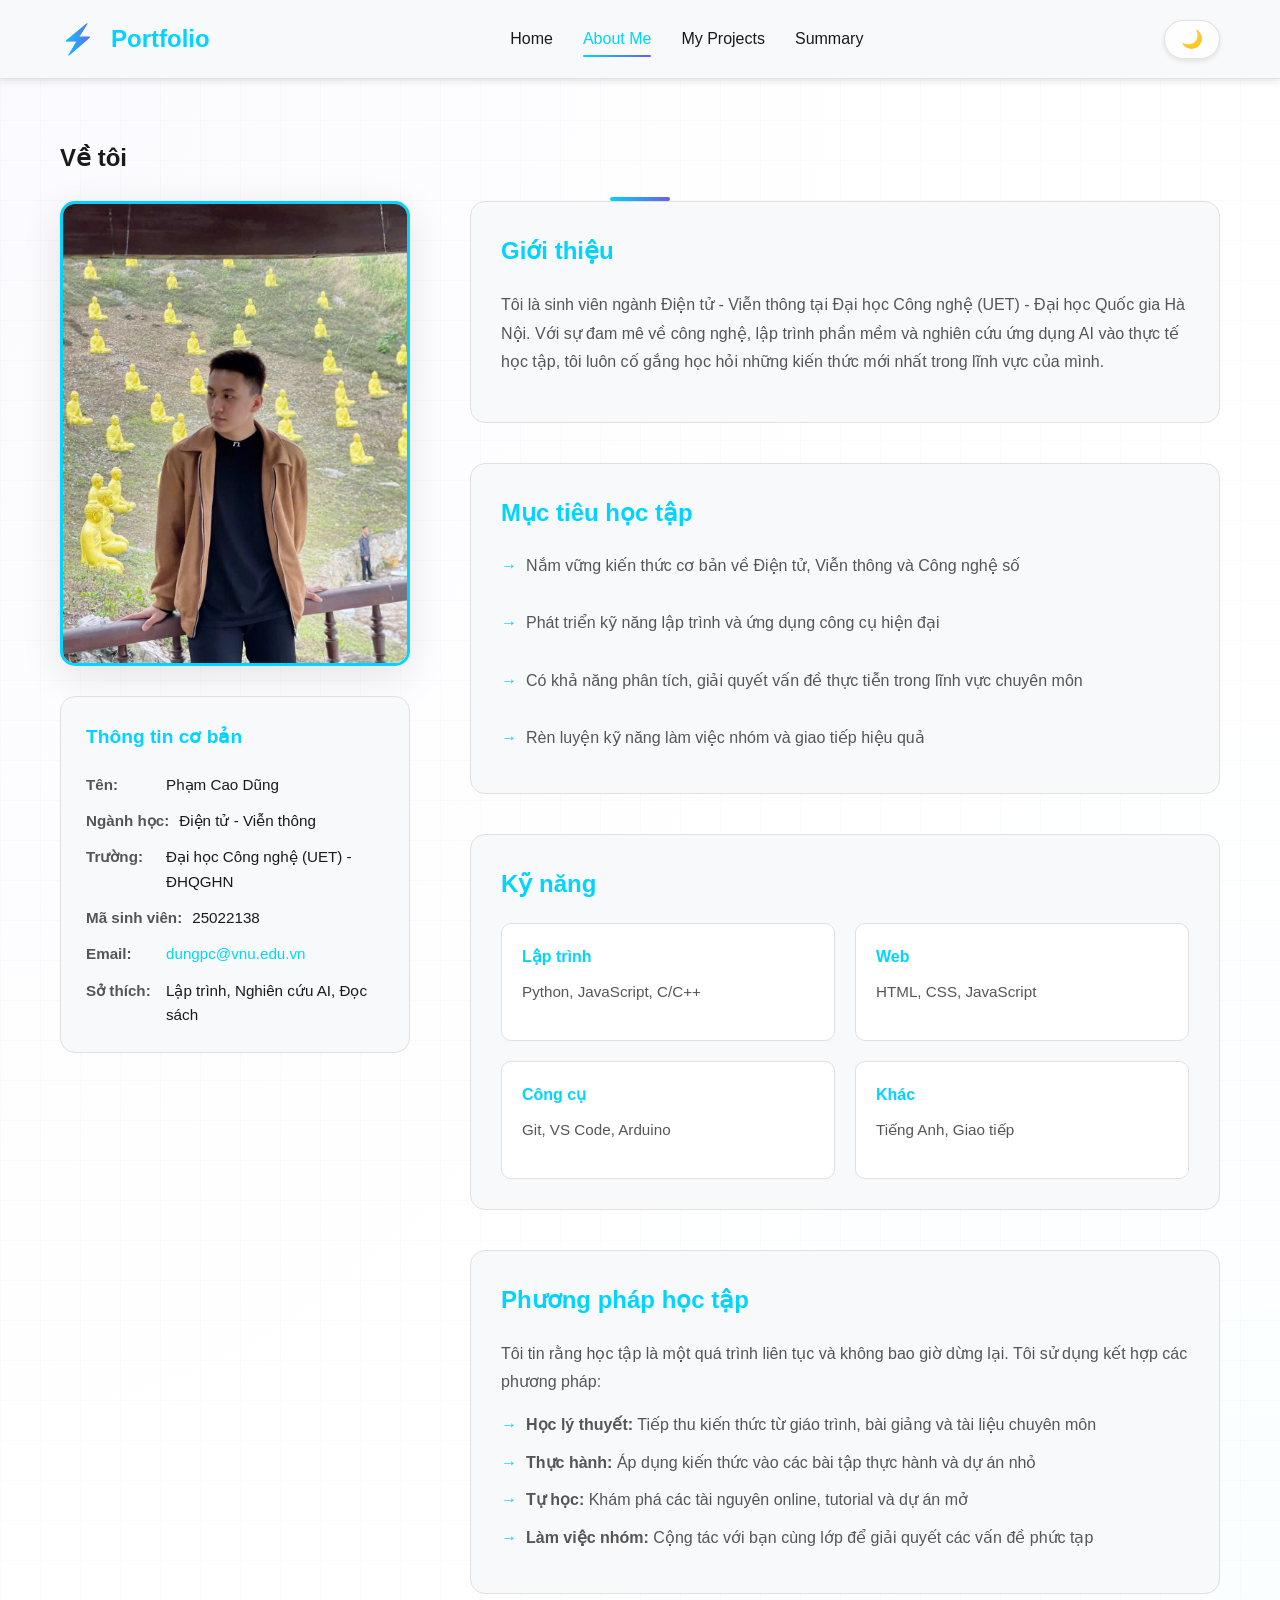
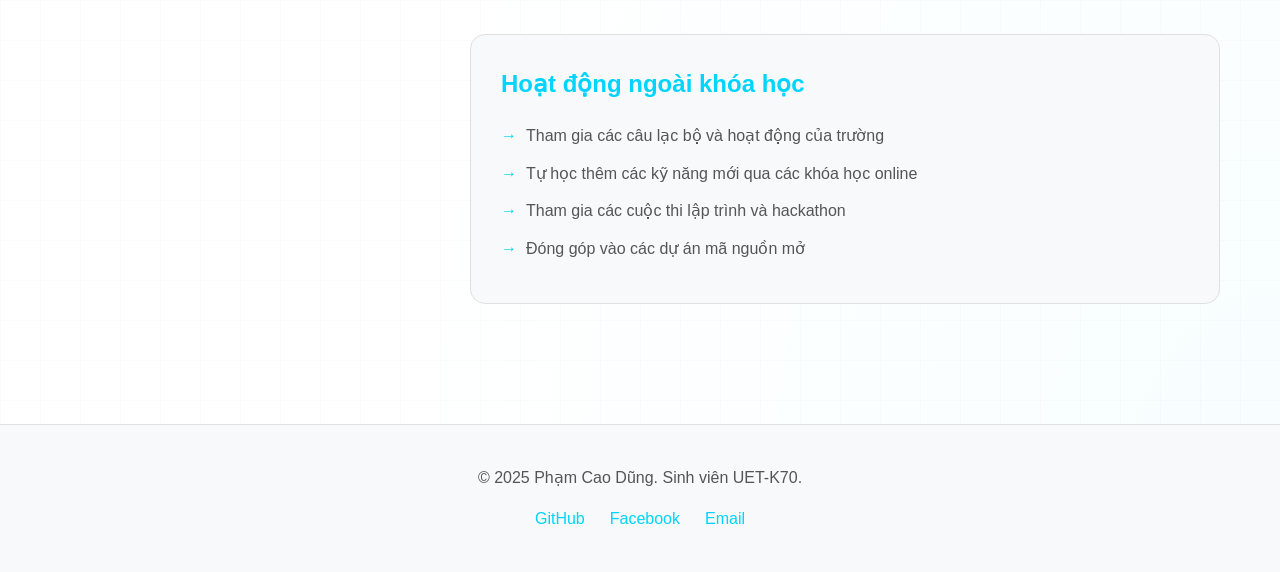
==== commit 761ea8f9: "update all" ====
--- a/about.html
+++ b/about.html
@@ -3,7 +3,7 @@
 <head>
     <meta charset="UTF-8">
     <meta name="viewport" content="width=device-width, initial-scale=1.0">
-    <title>About Me - Phan Văn Tuyến</title>
+    <title>About Me - Phạm Cao Dũng Portfolio</title>
     <link rel="stylesheet" href="styles.css">
 </head>
 <body>
@@ -46,38 +46,34 @@
                 <!-- Avatar and Basic Info -->
                 <div class="about-left">
                     <div class="avatar-container">
-                        <img src="tải xuống.jpg" alt="Phan Văn Tuyến" class="avatar">
+                        <img src="tải xuống.jpg" alt="Phạm Cao Dũng" class="avatar">
                     </div>
                     <div class="info-card">
                         <h3>Thông tin cơ bản</h3>
                         <ul class="info-list">
                             <li>
                                 <span class="info-label">Tên:</span>
-                                <span class="info-value">Phan Văn Tuyến</span>
+                                <span class="info-value">Phạm Cao Dũng</span>
                             </li>
                             <li>
-                                <span class="info-label">Ngành:</span>
-                                <span class="info-value">Khoa học Máy tính</span>
-                            </li>
-                            <li>
-                                <span class="info-label">Chuyên ngành:</span>
-                                <span class="info-value">Điện tử Viễn thông</span>
+                                <span class="info-label">Ngành học:</span>
+                                <span class="info-value">Điện tử - Viễn thông</span>
                             </li>
                             <li>
                                 <span class="info-label">Trường:</span>
-                                <span class="info-value">Đại học Quốc gia Hà Nội</span>
+                                <span class="info-value">Đại học Công nghệ (UET) - ĐHQGHN</span>
                             </li>
                             <li>
                                 <span class="info-label">Mã sinh viên:</span>
-                                <span class="info-value">25022006</span>
+                                <span class="info-value">25022138</span>
                             </li>
                             <li>
                                 <span class="info-label">Email:</span>
-                                <span class="info-value">25022006@vnu.edu.vn</span>
+                                <span class="info-value"><a href="mailto:dungpc@vnu.edu.vn" style="color: var(--primary-color); text-decoration: none;">dungpc@vnu.edu.vn</a></span>
                             </li>
                             <li>
                                 <span class="info-label">Sở thích:</span>
-                                <span class="info-value">Lập trình, Gym, Game</span>
+                                <span class="info-value">Lập trình, Nghiên cứu AI, Đọc sách</span>
                             </li>
                         </ul>
                     </div>
@@ -89,9 +85,8 @@
                     <div class="about-block">
                         <h2>Giới thiệu</h2>
                         <p>
-                            Tôi là sinh viên năm thứ ba ngành Khoa học Máy tính, chuyên ngành Điện tử Viễn thông tại Đại học Quốc gia Hà Nội. 
-                            Với sự đam mê về công nghệ và khao khát khám phá những giải pháp mới, tôi luôn cố gắng phát triển kỹ năng kỹ thuật 
-                            và học hỏi những kiến thức mới nhất trong lĩnh vực của mình.
+                            Tôi là sinh viên ngành Điện tử - Viễn thông tại Đại học Công nghệ (UET) - Đại học Quốc gia Hà Nội. 
+                            Với sự đam mê về công nghệ, lập trình phần mềm và nghiên cứu ứng dụng AI vào thực tế học tập, tôi luôn cố gắng học hỏi những kiến thức mới nhất trong lĩnh vực của mình.
                         </p>
                     </div>
 
--- a/styles.css
+++ b/styles.css
@@ -210,6 +210,8 @@
    ============================================ */
 
 .hero {
+    max-width: 1200px;
+    margin: 0 auto;
     display: grid;
     grid-template-columns: 1fr 1fr;
     gap: 60px;
@@ -259,21 +261,125 @@
     margin-top: 20px;
 }
 
-.image-wrapper {
+.hero-profile-card-container {
+    display: flex;
+    justify-content: center;
+    align-items: center;
+}
+
+.hero-profile-card {
+    background: var(--bg-secondary);
+    padding: 35px 30px;
+    border-radius: 20px;
+    border: 1px solid var(--border);
+    box-shadow: 0 15px 40px var(--shadow);
+    display: flex;
+    flex-direction: column;
+    align-items: center;
+    gap: 25px;
+    width: 100%;
+    max-width: 420px;
+    transition: transform 0.3s ease, box-shadow 0.3s ease, border-color 0.3s ease;
+}
+
+.hero-profile-card:hover {
+    transform: translateY(-8px);
+    border-color: var(--primary-color);
+    box-shadow: 0 25px 50px var(--shadow);
+}
+
+.profile-avatar-wrapper {
+    width: 140px;
+    height: 140px;
+    border-radius: 50%;
+    overflow: hidden;
+    border: 4px solid var(--primary-color);
+    box-shadow: 0 8px 25px rgba(0, 212, 255, 0.25);
+    transition: transform 0.3s ease, border-color 0.3s ease, box-shadow 0.3s ease;
+}
+
+.profile-avatar {
+    width: 100%;
+    height: 100%;
+    object-fit: cover;
+}
+
+.hero-profile-card:hover .profile-avatar-wrapper {
+    transform: scale(1.05) rotate(3deg);
+    border-color: var(--secondary-color);
+    box-shadow: 0 8px 30px rgba(108, 92, 231, 0.4);
+}
+
+.profile-info {
+    width: 100%;
+}
+
+.profile-info h3 {
+    color: var(--primary-color);
+    margin-bottom: 20px;
+    font-size: 1.25rem;
+    text-align: center;
+    font-weight: 700;
+    letter-spacing: 0.5px;
     position: relative;
-}
-
-.hero-img {
-    width: 100%;
-    max-width: 400px;
-    height: auto;
-    border-radius: 15px;
-    box-shadow: 0 20px 60px var(--shadow);
-    transition: transform 0.3s ease;
-}
-
-.hero-img:hover {
-    transform: translateY(-10px);
+    padding-bottom: 8px;
+}
+
+.profile-info h3::after {
+    content: '';
+    position: absolute;
+    bottom: 0;
+    left: 50%;
+    transform: translateX(-50%);
+    width: 40px;
+    height: 2px;
+    background: linear-gradient(90deg, var(--primary-color), var(--secondary-color));
+}
+
+.profile-info-list {
+    list-style: none;
+    display: flex;
+    flex-direction: column;
+    gap: 12px;
+}
+
+.profile-info-list li {
+    display: flex;
+    justify-content: space-between;
+    align-items: center;
+    border-bottom: 1px dashed rgba(255, 255, 255, 0.05);
+    padding-bottom: 8px;
+}
+
+body:not(.dark-mode) .profile-info-list li {
+    border-bottom: 1px dashed rgba(0, 0, 0, 0.05);
+}
+
+.profile-info-list li:last-child {
+    border-bottom: none;
+    padding-bottom: 0;
+}
+
+.profile-label {
+    font-weight: 600;
+    color: var(--text-secondary);
+    font-size: 0.9rem;
+}
+
+.profile-value {
+    color: var(--text);
+    font-size: 0.9rem;
+    text-align: right;
+}
+
+.profile-value a {
+    color: var(--primary-color);
+    text-decoration: none;
+    transition: color 0.3s ease;
+}
+
+.profile-value a:hover {
+    color: var(--secondary-color);
 }
 
 /* ============================================
@@ -606,7 +712,7 @@
 
 .projects-grid {
     display: grid;
-    grid-template-columns: repeat(auto-fill, minmax(350px, 1fr));
+    grid-template-columns: repeat(3, 1fr);
     gap: 30px;
     margin: 60px 0;
 }
@@ -698,6 +804,23 @@
     font-weight: 500;
 }
 
+.project-buttons {
+    display: flex;
+    gap: 15px;
+    padding: 0 25px 25px;
+    margin-top: auto;
+}
+
+.project-buttons .btn {
+    flex: 1;
+    padding: 10px 15px;
+    font-size: 0.9rem;
+    display: flex;
+    align-items: center;
+    justify-content: center;
+    gap: 8px;
+}
+
 /* ============================================
    PROJECT DETAIL PAGE STYLES
    ============================================ */
@@ -707,7 +830,8 @@
 }
 
 .project-detail-header {
-    margin-bottom: 60px;
+    max-width: 1000px;
+    margin: 0 auto 60px auto;
 }
 
 .back-link {
@@ -1317,7 +1441,7 @@
 
 .projects-overview-grid {
     display: grid;
-    grid-template-columns: repeat(auto-fit, minmax(200px, 1fr));
+    grid-template-columns: repeat(3, 1fr);
     gap: 20px;
 }
 
@@ -1767,6 +1891,12 @@
 @media (max-width: 992px) {
     .orientation-grid {
         grid-template-columns: 1fr 1fr;
+    }
+    .projects-grid {
+        grid-template-columns: repeat(2, 1fr);
+    }
+    .projects-overview-grid {
+        grid-template-columns: repeat(2, 1fr);
     }
 }
 
@@ -1855,3 +1985,46 @@
 .showcase-area:hover {
     border-color: var(--primary-color);
 }
+
+/* ============================================
+   LESSONS GRID AND CARD STYLES
+   ============================================ */
+.lessons-grid {
+    display: grid;
+    grid-template-columns: repeat(auto-fit, minmax(260px, 1fr));
+    gap: 20px;
+    margin-top: 25px;
+}
+
+.lesson-card {
+    background: var(--bg);
+    border: 1px solid var(--border);
+    border-radius: 12px;
+    padding: 24px;
+    transition: transform 0.2s ease, box-shadow 0.2s ease, border-color 0.2s ease;
+}
+
+.lesson-card:hover {
+    transform: translateY(-4px);
+    border-color: var(--primary-color);
+    box-shadow: 0 8px 24px var(--shadow);
+}
+
+.lesson-icon {
+    font-size: 2rem;
+    margin-bottom: 12px;
+    display: block;
+}
+
+.lesson-card h4 {
+    font-size: 1rem;
+    font-weight: 700;
+    color: var(--primary-color);
+    margin-bottom: 10px;
+}
+
+.lesson-card p {
+    font-size: 0.9rem;
+    color: var(--text-secondary);
+    line-height: 1.6;
+}
